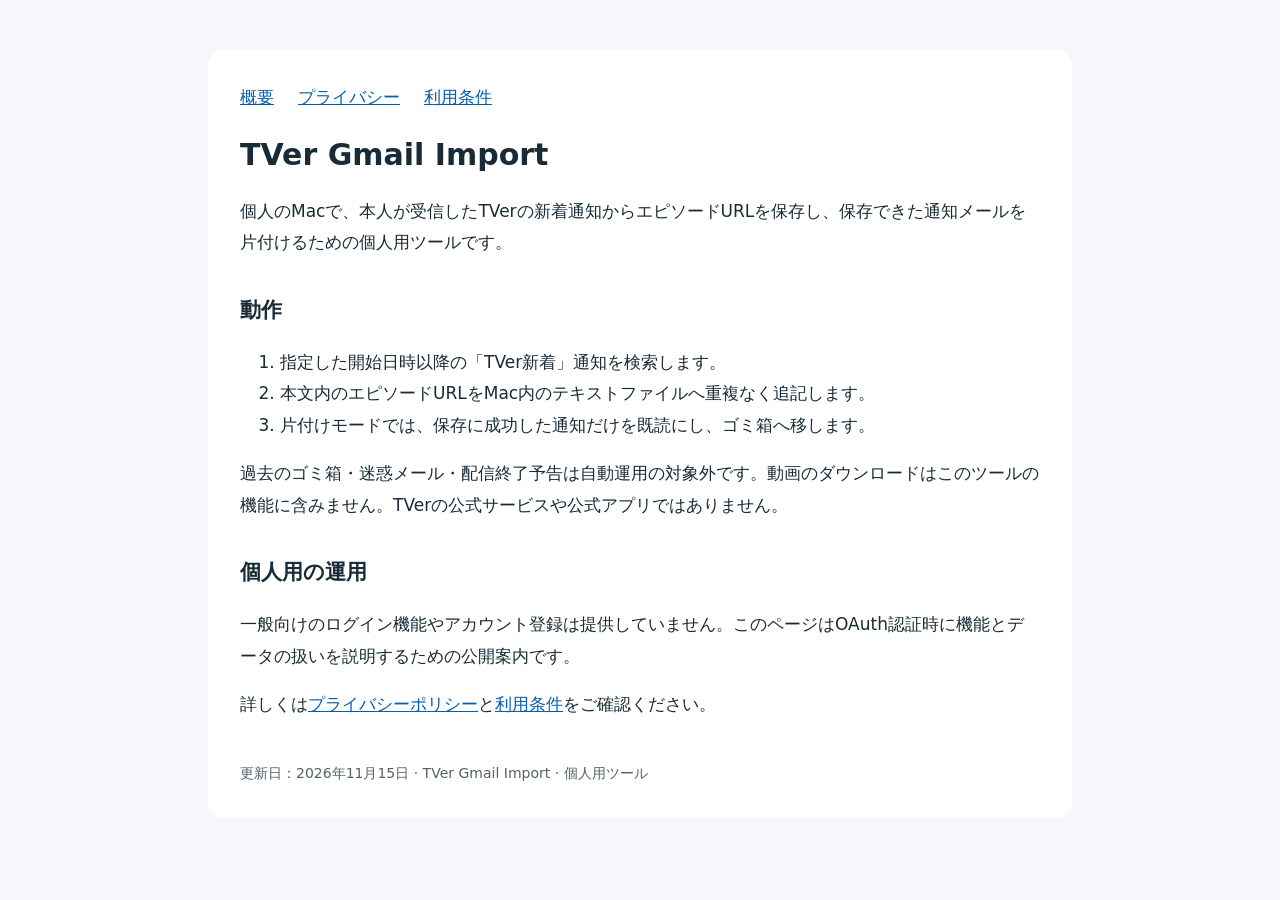
==== index.html @ 75c0dfbe "Add public app information and data policy" ====
<!doctype html><html lang="ja"><head><meta charset="utf-8"><meta name="viewport" content="width=device-width, initial-scale=1"><title>TVer Gmail Import | TVer Gmail Import</title><link rel="stylesheet" href="style.css"></head><body><main><nav><a href="index.html">概要</a><a href="privacy.html">プライバシー</a><a href="terms.html">利用条件</a></nav><h1>TVer Gmail Import</h1><p>個人のMacで、本人が受信したTVerの新着通知からエピソードURLを保存し、保存できた通知メールを片付けるための個人用ツールです。</p><h2>動作</h2><ol><li>指定した開始日時以降の「TVer新着」通知を検索します。</li><li>本文内のエピソードURLをMac内のテキストファイルへ重複なく追記します。</li><li>片付けモードでは、保存に成功した通知だけを既読にし、ゴミ箱へ移します。</li></ol><p>過去のゴミ箱・迷惑メール・配信終了予告は自動運用の対象外です。動画のダウンロードはこのツールの機能に含みません。TVerの公式サービスや公式アプリではありません。</p><h2>個人用の運用</h2><p>一般向けのログイン機能やアカウント登録は提供していません。このページはOAuth認証時に機能とデータの扱いを説明するための公開案内です。</p><p>詳しくは<a href="privacy.html">プライバシーポリシー</a>と<a href="terms.html">利用条件</a>をご確認ください。</p><footer>更新日：2026年11月15日 · TVer Gmail Import · 個人用ツール</footer></main></body></html>
---- style.css ----
body{font:17px/1.85 system-ui,sans-serif;color:#182b36;background:#f5f7fa;margin:0}main{max-width:800px;margin:50px auto;padding:32px;background:white;border-radius:16px}h1{font-size:30px;line-height:1.4}h2{font-size:21px;margin-top:32px}a{color:#075eac}nav{display:flex;gap:24px;flex-wrap:wrap}footer{margin-top:40px;color:#53616a;font-size:14px}@media(max-width:600px){main{margin:0;padding:24px;border-radius:0}}
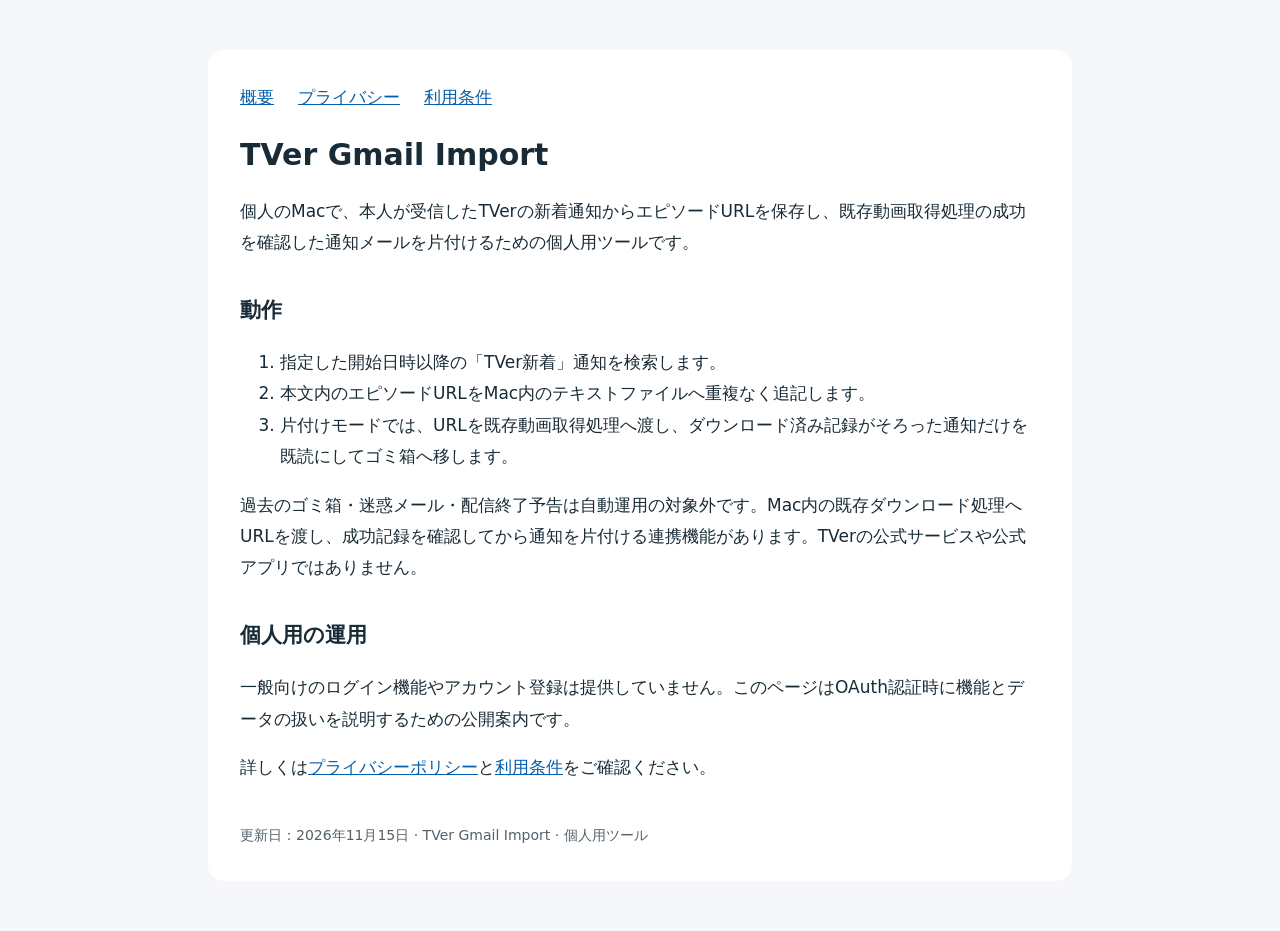
==== commit d2c34634: "Describe existing downloader integration and success-based cleanup" ====
--- a/index.html
+++ b/index.html
@@ -1 +1 @@
-<!doctype html><html lang="ja"><head><meta charset="utf-8"><meta name="viewport" content="width=device-width, initial-scale=1"><title>TVer Gmail Import | TVer Gmail Import</title><link rel="stylesheet" href="style.css"></head><body><main><nav><a href="index.html">概要</a><a href="privacy.html">プライバシー</a><a href="terms.html">利用条件</a></nav><h1>TVer Gmail Import</h1><p>個人のMacで、本人が受信したTVerの新着通知からエピソードURLを保存し、保存できた通知メールを片付けるための個人用ツールです。</p><h2>動作</h2><ol><li>指定した開始日時以降の「TVer新着」通知を検索します。</li><li>本文内のエピソードURLをMac内のテキストファイルへ重複なく追記します。</li><li>片付けモードでは、保存に成功した通知だけを既読にし、ゴミ箱へ移します。</li></ol><p>過去のゴミ箱・迷惑メール・配信終了予告は自動運用の対象外です。動画のダウンロードはこのツールの機能に含みません。TVerの公式サービスや公式アプリではありません。</p><h2>個人用の運用</h2><p>一般向けのログイン機能やアカウント登録は提供していません。このページはOAuth認証時に機能とデータの扱いを説明するための公開案内です。</p><p>詳しくは<a href="privacy.html">プライバシーポリシー</a>と<a href="terms.html">利用条件</a>をご確認ください。</p><footer>更新日：2026年11月15日 · TVer Gmail Import · 個人用ツール</footer></main></body></html>+<!doctype html><html lang="ja"><head><meta charset="utf-8"><meta name="viewport" content="width=device-width, initial-scale=1"><title>TVer Gmail Import | TVer Gmail Import</title><link rel="stylesheet" href="style.css"></head><body><main><nav><a href="index.html">概要</a><a href="privacy.html">プライバシー</a><a href="terms.html">利用条件</a></nav><h1>TVer Gmail Import</h1><p>個人のMacで、本人が受信したTVerの新着通知からエピソードURLを保存し、既存動画取得処理の成功を確認した通知メールを片付けるための個人用ツールです。</p><h2>動作</h2><ol><li>指定した開始日時以降の「TVer新着」通知を検索します。</li><li>本文内のエピソードURLをMac内のテキストファイルへ重複なく追記します。</li><li>片付けモードでは、URLを既存動画取得処理へ渡し、ダウンロード済み記録がそろった通知だけを既読にしてゴミ箱へ移します。</li></ol><p>過去のゴミ箱・迷惑メール・配信終了予告は自動運用の対象外です。Mac内の既存ダウンロード処理へURLを渡し、成功記録を確認してから通知を片付ける連携機能があります。TVerの公式サービスや公式アプリではありません。</p><h2>個人用の運用</h2><p>一般向けのログイン機能やアカウント登録は提供していません。このページはOAuth認証時に機能とデータの扱いを説明するための公開案内です。</p><p>詳しくは<a href="privacy.html">プライバシーポリシー</a>と<a href="terms.html">利用条件</a>をご確認ください。</p><footer>更新日：2026年11月15日 · TVer Gmail Import · 個人用ツール</footer></main></body></html>
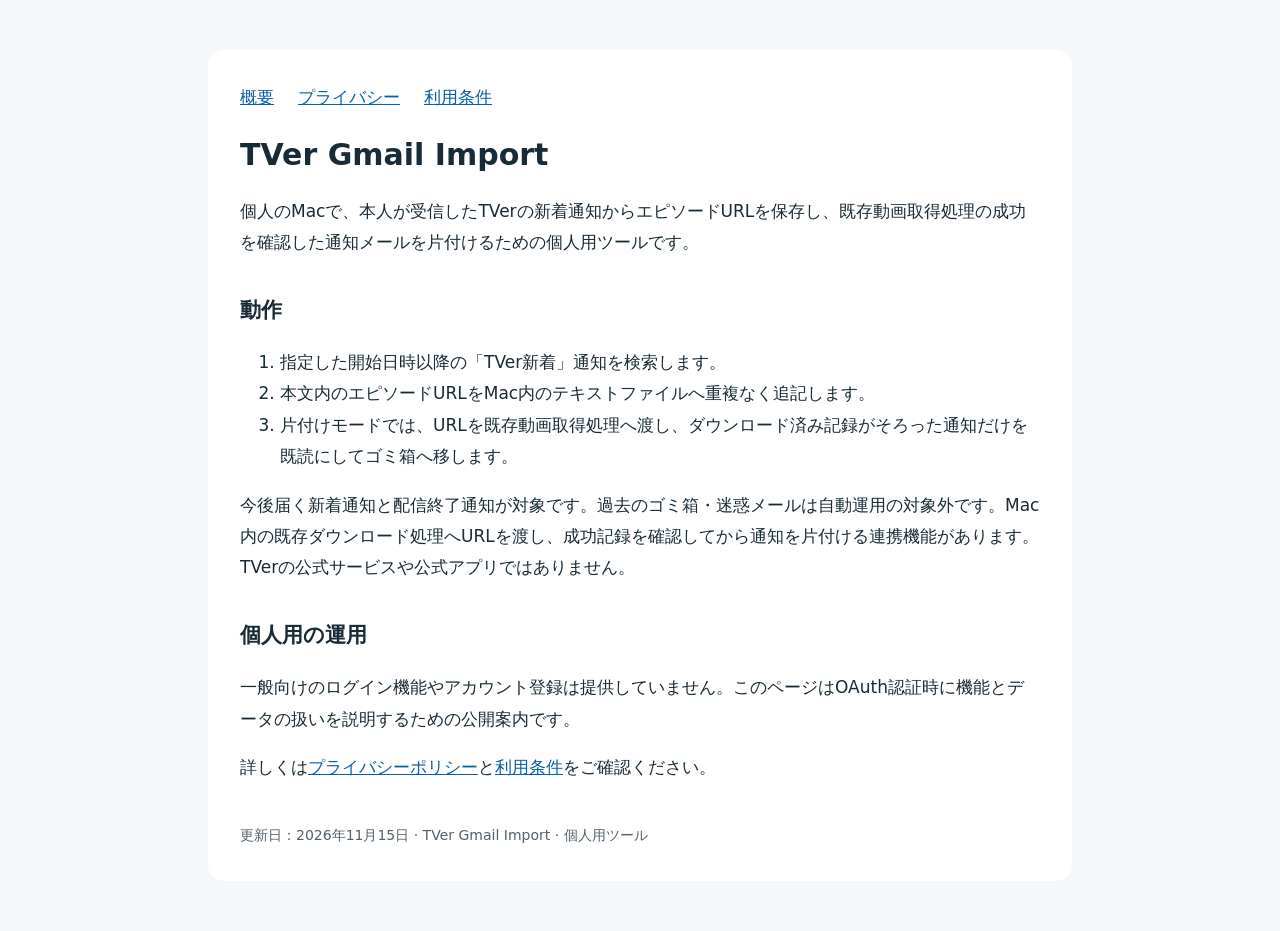
==== commit c4c0710d: "Clarify new-arrival and expiry notification handling" ====
--- a/index.html
+++ b/index.html
@@ -1 +1 @@
-<!doctype html><html lang="ja"><head><meta charset="utf-8"><meta name="viewport" content="width=device-width, initial-scale=1"><title>TVer Gmail Import | TVer Gmail Import</title><link rel="stylesheet" href="style.css"></head><body><main><nav><a href="index.html">概要</a><a href="privacy.html">プライバシー</a><a href="terms.html">利用条件</a></nav><h1>TVer Gmail Import</h1><p>個人のMacで、本人が受信したTVerの新着通知からエピソードURLを保存し、既存動画取得処理の成功を確認した通知メールを片付けるための個人用ツールです。</p><h2>動作</h2><ol><li>指定した開始日時以降の「TVer新着」通知を検索します。</li><li>本文内のエピソードURLをMac内のテキストファイルへ重複なく追記します。</li><li>片付けモードでは、URLを既存動画取得処理へ渡し、ダウンロード済み記録がそろった通知だけを既読にしてゴミ箱へ移します。</li></ol><p>過去のゴミ箱・迷惑メール・配信終了予告は自動運用の対象外です。Mac内の既存ダウンロード処理へURLを渡し、成功記録を確認してから通知を片付ける連携機能があります。TVerの公式サービスや公式アプリではありません。</p><h2>個人用の運用</h2><p>一般向けのログイン機能やアカウント登録は提供していません。このページはOAuth認証時に機能とデータの扱いを説明するための公開案内です。</p><p>詳しくは<a href="privacy.html">プライバシーポリシー</a>と<a href="terms.html">利用条件</a>をご確認ください。</p><footer>更新日：2026年11月15日 · TVer Gmail Import · 個人用ツール</footer></main></body></html>+<!doctype html><html lang="ja"><head><meta charset="utf-8"><meta name="viewport" content="width=device-width, initial-scale=1"><title>TVer Gmail Import | TVer Gmail Import</title><link rel="stylesheet" href="style.css"></head><body><main><nav><a href="index.html">概要</a><a href="privacy.html">プライバシー</a><a href="terms.html">利用条件</a></nav><h1>TVer Gmail Import</h1><p>個人のMacで、本人が受信したTVerの新着通知からエピソードURLを保存し、既存動画取得処理の成功を確認した通知メールを片付けるための個人用ツールです。</p><h2>動作</h2><ol><li>指定した開始日時以降の「TVer新着」通知を検索します。</li><li>本文内のエピソードURLをMac内のテキストファイルへ重複なく追記します。</li><li>片付けモードでは、URLを既存動画取得処理へ渡し、ダウンロード済み記録がそろった通知だけを既読にしてゴミ箱へ移します。</li></ol><p>今後届く新着通知と配信終了通知が対象です。過去のゴミ箱・迷惑メールは自動運用の対象外です。Mac内の既存ダウンロード処理へURLを渡し、成功記録を確認してから通知を片付ける連携機能があります。TVerの公式サービスや公式アプリではありません。</p><h2>個人用の運用</h2><p>一般向けのログイン機能やアカウント登録は提供していません。このページはOAuth認証時に機能とデータの扱いを説明するための公開案内です。</p><p>詳しくは<a href="privacy.html">プライバシーポリシー</a>と<a href="terms.html">利用条件</a>をご確認ください。</p><footer>更新日：2026年11月15日 · TVer Gmail Import · 個人用ツール</footer></main></body></html>
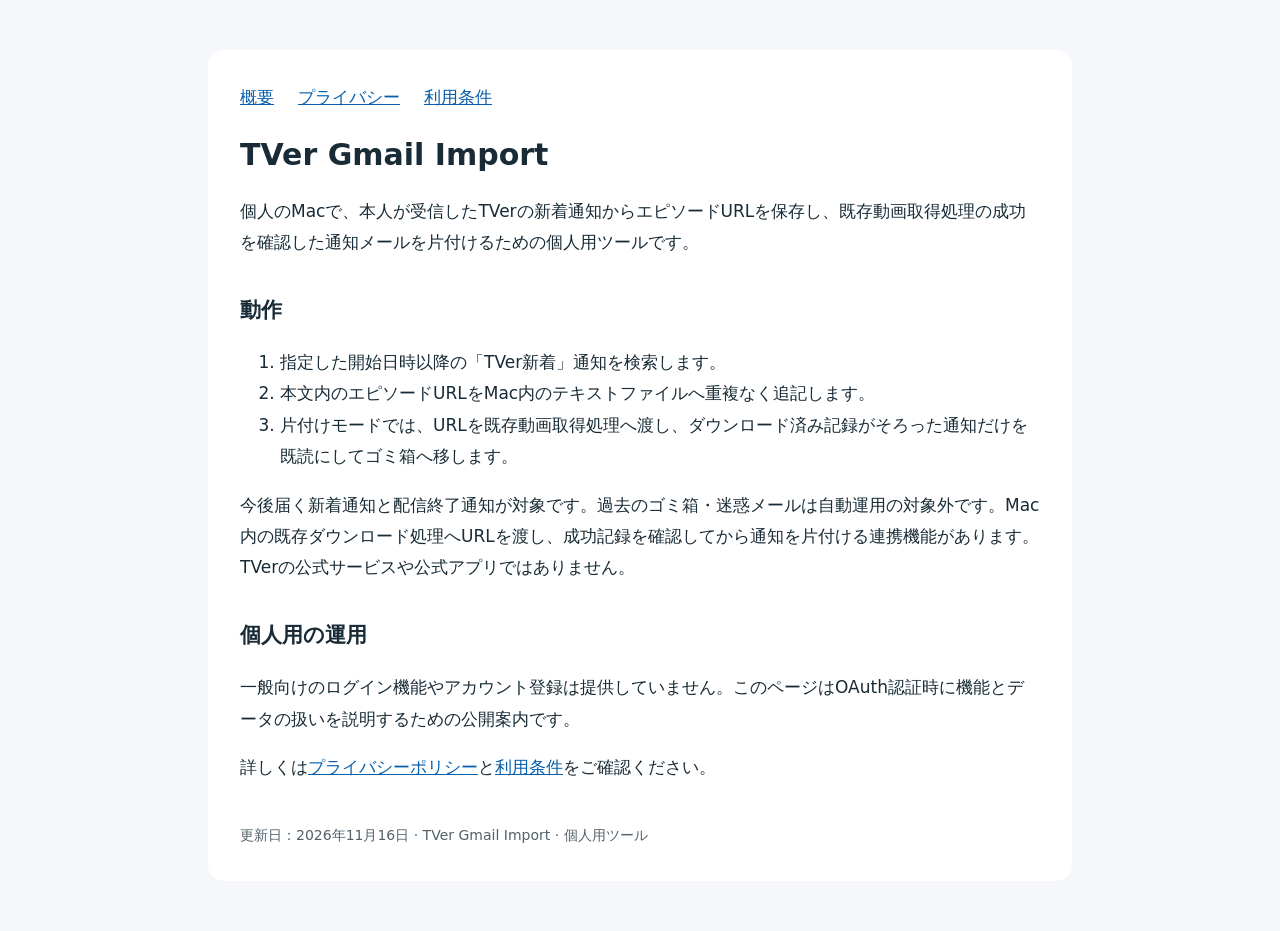
==== commit 1cc6feb6: "Document persisted retry state and update public information" ====
--- a/index.html
+++ b/index.html
@@ -1 +1 @@
-<!doctype html><html lang="ja"><head><meta charset="utf-8"><meta name="viewport" content="width=device-width, initial-scale=1"><title>TVer Gmail Import | TVer Gmail Import</title><link rel="stylesheet" href="style.css"></head><body><main><nav><a href="index.html">概要</a><a href="privacy.html">プライバシー</a><a href="terms.html">利用条件</a></nav><h1>TVer Gmail Import</h1><p>個人のMacで、本人が受信したTVerの新着通知からエピソードURLを保存し、既存動画取得処理の成功を確認した通知メールを片付けるための個人用ツールです。</p><h2>動作</h2><ol><li>指定した開始日時以降の「TVer新着」通知を検索します。</li><li>本文内のエピソードURLをMac内のテキストファイルへ重複なく追記します。</li><li>片付けモードでは、URLを既存動画取得処理へ渡し、ダウンロード済み記録がそろった通知だけを既読にしてゴミ箱へ移します。</li></ol><p>今後届く新着通知と配信終了通知が対象です。過去のゴミ箱・迷惑メールは自動運用の対象外です。Mac内の既存ダウンロード処理へURLを渡し、成功記録を確認してから通知を片付ける連携機能があります。TVerの公式サービスや公式アプリではありません。</p><h2>個人用の運用</h2><p>一般向けのログイン機能やアカウント登録は提供していません。このページはOAuth認証時に機能とデータの扱いを説明するための公開案内です。</p><p>詳しくは<a href="privacy.html">プライバシーポリシー</a>と<a href="terms.html">利用条件</a>をご確認ください。</p><footer>更新日：2026年11月15日 · TVer Gmail Import · 個人用ツール</footer></main></body></html>+<!doctype html><html lang="ja"><head><meta charset="utf-8"><meta name="viewport" content="width=device-width, initial-scale=1"><title>TVer Gmail Import | TVer Gmail Import</title><link rel="stylesheet" href="style.css"></head><body><main><nav><a href="index.html">概要</a><a href="privacy.html">プライバシー</a><a href="terms.html">利用条件</a></nav><h1>TVer Gmail Import</h1><p>個人のMacで、本人が受信したTVerの新着通知からエピソードURLを保存し、既存動画取得処理の成功を確認した通知メールを片付けるための個人用ツールです。</p><h2>動作</h2><ol><li>指定した開始日時以降の「TVer新着」通知を検索します。</li><li>本文内のエピソードURLをMac内のテキストファイルへ重複なく追記します。</li><li>片付けモードでは、URLを既存動画取得処理へ渡し、ダウンロード済み記録がそろった通知だけを既読にしてゴミ箱へ移します。</li></ol><p>今後届く新着通知と配信終了通知が対象です。過去のゴミ箱・迷惑メールは自動運用の対象外です。Mac内の既存ダウンロード処理へURLを渡し、成功記録を確認してから通知を片付ける連携機能があります。TVerの公式サービスや公式アプリではありません。</p><h2>個人用の運用</h2><p>一般向けのログイン機能やアカウント登録は提供していません。このページはOAuth認証時に機能とデータの扱いを説明するための公開案内です。</p><p>詳しくは<a href="privacy.html">プライバシーポリシー</a>と<a href="terms.html">利用条件</a>をご確認ください。</p><footer>更新日：2026年11月16日 · TVer Gmail Import · 個人用ツール</footer></main></body></html>
